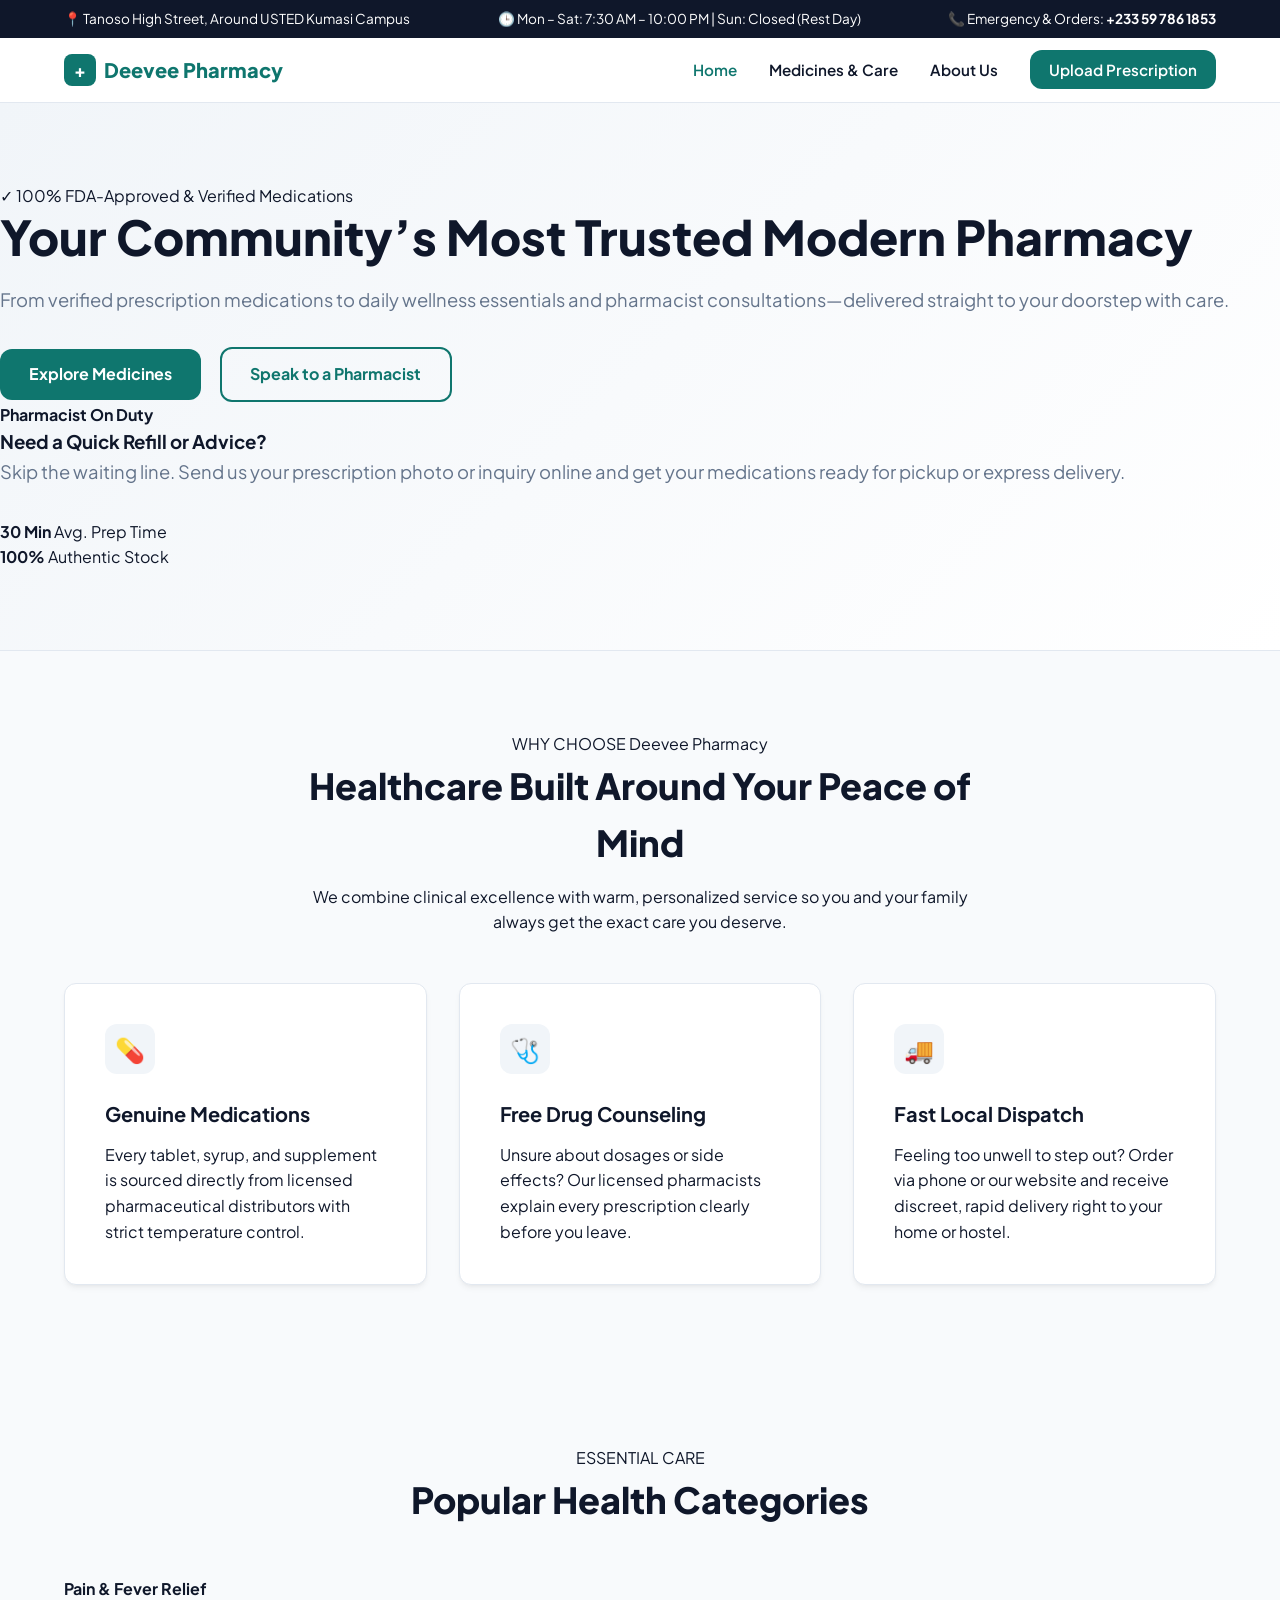
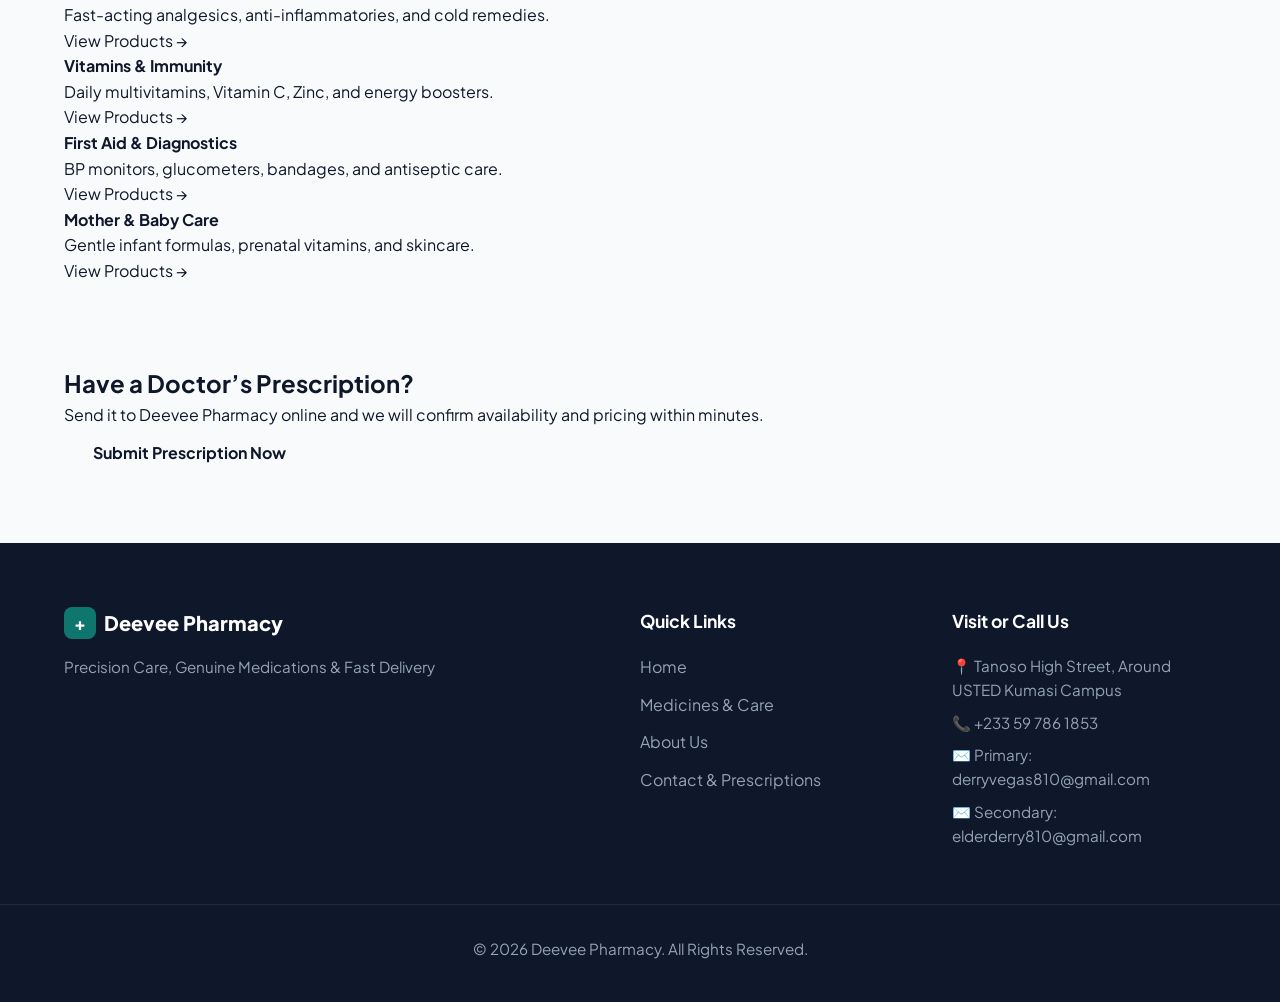
==== index.html @ 59d3642f "Add files via upload" ====
<!DOCTYPE html>
<html lang="en">
<head>
  <meta charset="UTF-8">
  <meta name="viewport" content="width=device-width, initial-scale=1.0">
  <title>{{BRAND}} — Trusted Healthcare & Pharmacy</title>
  <!-- Google Fonts: Plus Jakarta Sans for a sleek, modern medical aesthetic -->
  <link rel="preconnect" href="https://fonts.googleapis.com">
  <link rel="preconnect" href="https://fonts.gstatic.com" crossorigin>
  <link href="https://fonts.googleapis.com/css2?family=Plus+Jakarta+Sans:wght@400;500;600;700;800&display=swap" rel="stylesheet">
  <link rel="stylesheet" href="css/styles.css">
</head>
<body>

  <!-- Top Utility Bar -->
  <div class="top-bar">
    <div class="top-bar-inner">
      <span>📍 <span class="brand-location">Location</span></span>
      <span>🕒 <span class="brand-hours">Hours</span></span>
      <span>📞 Emergency & Orders: <strong class="brand-phone">Phone</strong></span>
    </div>
  </div>

  <!-- Main Navigation -->
  <header>
    <nav class="navbar">
      <a href="index.html" class="logo">
        <span class="logo-icon">+</span>
        <span class="brand-name">Pharmacy Name</span>
      </a>
      <ul class="nav-links">
        <li><a href="index.html" class="active">Home</a></li>
        <li><a href="shop.html">Medicines & Care</a></li>
        <li><a href="about.html">About Us</a></li>
        <li><a href="contact.html" class="nav-cta">Upload Prescription</a></li>
      </ul>
    </nav>
  </header>

  <!-- Hero Section -->
  <section class="hero">
    <div class="hero-container">
      <div class="hero-text">
        <span class="badge">✓ 100% FDA-Approved & Verified Medications</span>
        <h1 class="brand-hero-headline">Your Community’s Most Trusted Modern Pharmacy</h1>
        <p class="brand-hero-subtext">From verified prescription medications to daily wellness essentials and pharmacist consultations—delivered straight to your doorstep with care.</p>
        <div class="hero-buttons">
          <a href="shop.html" class="btn btn-primary">Explore Medicines</a>
          <a href="contact.html" class="btn btn-outline">Speak to a Pharmacist</a>
        </div>
      </div>

      <!-- Visual Trust Card on the Right -->
      <div class="hero-card">
        <div class="hero-card-header">
          <span class="pulse-dot"></span>
          <strong>Pharmacist On Duty</strong>
        </div>
        <h3>Need a Quick Refill or Advice?</h3>
        <p>Skip the waiting line. Send us your prescription photo or inquiry online and get your medications ready for pickup or express delivery.</p>
        <div class="hero-stats">
          <div>
            <strong>30 Min</strong>
            <span>Avg. Prep Time</span>
          </div>
          <div>
            <strong>100%</strong>
            <span>Authentic Stock</span>
          </div>
        </div>
      </div>
    </div>
  </section>

  <!-- Trust & Value Pillars -->
  <section class="section">
    <div class="container">
      <div class="section-header">
        <span class="section-subtitle">WHY CHOOSE <span class="brand-name">US</span></span>
        <h2>Healthcare Built Around Your Peace of Mind</h2>
        <p>We combine clinical excellence with warm, personalized service so you and your family always get the exact care you deserve.</p>
      </div>

      <div class="grid-3">
        <div class="feature-card">
          <div class="icon-box">💊</div>
          <h3>Genuine Medications</h3>
          <p>Every tablet, syrup, and supplement is sourced directly from licensed pharmaceutical distributors with strict temperature control.</p>
        </div>
        <div class="feature-card">
          <div class="icon-box">🩺</div>
          <h3>Free Drug Counseling</h3>
          <p>Unsure about dosages or side effects? Our licensed pharmacists explain every prescription clearly before you leave.</p>
        </div>
        <div class="feature-card">
          <div class="icon-box">🚚</div>
          <h3>Fast Local Dispatch</h3>
          <p>Feeling too unwell to step out? Order via phone or our website and receive discreet, rapid delivery right to your home or hostel.</p>
        </div>
      </div>
    </div>
  </section>

  <!-- Popular Categories Preview -->
  <section class="section section-alt">
    <div class="container">
      <div class="section-header">
        <span class="section-subtitle">ESSENTIAL CARE</span>
        <h2>Popular Health Categories</h2>
      </div>

      <div class="grid-4">
        <div class="category-card">
          <h4>Pain & Fever Relief</h4>
          <p>Fast-acting analgesics, anti-inflammatories, and cold remedies.</p>
          <a href="shop.html">View Products →</a>
        </div>
        <div class="category-card">
          <h4>Vitamins & Immunity</h4>
          <p>Daily multivitamins, Vitamin C, Zinc, and energy boosters.</p>
          <a href="shop.html">View Products →</a>
        </div>
        <div class="category-card">
          <h4>First Aid & Diagnostics</h4>
          <p>BP monitors, glucometers, bandages, and antiseptic care.</p>
          <a href="shop.html">View Products →</a>
        </div>
        <div class="category-card">
          <h4>Mother & Baby Care</h4>
          <p>Gentle infant formulas, prenatal vitamins, and skincare.</p>
          <a href="shop.html">View Products →</a>
        </div>
      </div>
    </div>
  </section>

  <!-- Call to Action Banner -->
  <section class="cta-banner">
    <div class="container cta-inner">
      <div>
        <h2>Have a Doctor’s Prescription?</h2>
        <p>Send it to <span class="brand-name">us</span> online and we will confirm availability and pricing within minutes.</p>
      </div>
      <a href="contact.html" class="btn btn-white">Submit Prescription Now</a>
    </div>
  </section>

  <!-- Professional Footer -->
  <footer>
    <div class="container footer-grid">
      <div>
        <div class="logo footer-logo">
          <span class="logo-icon">+</span>
          <span class="brand-name">Pharmacy Name</span>
        </div>
        <p class="brand-tagline">Precision Care, Genuine Medications & Fast Delivery</p>
      </div>
      <div>
        <h4>Quick Links</h4>
        <ul>
          <li><a href="index.html">Home</a></li>
          <li><a href="shop.html">Medicines & Care</a></li>
          <li><a href="about.html">About Us</a></li>
          <li><a href="contact.html">Contact & Prescriptions</a></li>
        </ul>
      </div>
      <div>
        <h4>Visit or Call Us</h4>
        <p>📍 <span class="brand-location">Location</span></p>
        <p>📞 <span class="brand-phone">Phone</span></p>
        <p>✉️ Primary: <a href="mailto:derryvegas810@gmail.com" style="color: inherit; text-decoration: none;"><span class="brand-email-primary">Email</span></a></p>
        <p>✉️ Secondary: <a href="mailto:elderderry810@gmail.com" style="color: inherit; text-decoration: none;"><span class="brand-email-secondary">Email</span></a></p>
      </div>
    </div>
    <div class="footer-bottom">
      <p>&copy; <span class="brand-year">2026</span> <span class="brand-name">Pharmacy Name</span>. All Rights Reserved.</p>
    </div>
  </footer>

  <script src="js/config.js"></script>
</body>
</html>
---- css/styles.css ----
/* ==========================================
   AGENCY-GRADE PHARMACY TEMPLATE STYLES
   ========================================== */

:root {
  --primary-color: #0f766e;
  --accent-color: #14b8a6;
  --text-dark: #0f172a;
  --text-muted: #64748b;
  --bg-light: #f8fafc;
  --bg-tint: #f1f5f9;
  --white: #ffffff;
  --border: #e2e8f0;
  --radius: 12px;
  --shadow: 0 4px 6px -1px rgba(0, 0, 0, 0.05), 0 2px 4px -2px rgba(0, 0, 0, 0.05);
}

* {
  margin: 0;
  padding: 0;
  box-sizing: border-box;
}

body {
  font-family: 'Plus Jakarta Sans', sans-serif;
  color: var(--text-dark);
  background-color: var(--bg-light);
  line-height: 1.6;
}

a {
  text-decoration: none;
  color: inherit;
}

ul {
  list-style: none;
}

.container {
  width: 100%;
  max-width: 1200px;
  margin: 0 auto;
  padding: 0 1.5rem;
}

/* Top Utility Bar */
.top-bar {
  background-color: var(--text-dark);
  color: var(--white);
  font-size: 0.85rem;
  padding: 0.5rem 0;
}

.top-bar-inner {
  max-width: 1200px;
  margin: 0 auto;
  padding: 0 1.5rem;
  display: flex;
  justify-content: space-between;
  align-items: center;
  flex-wrap: wrap;
  gap: 1rem;
}

/* Main Navigation */
header {
  background-color: rgba(255, 255, 255, 0.95);
  backdrop-filter: blur(10px);
  border-bottom: 1px solid var(--border);
  position: sticky;
  top: 0;
  z-index: 1000;
}

.navbar {
  max-width: 1200px;
  margin: 0 auto;
  padding: 1rem 1.5rem;
  display: flex;
  justify-content: space-between;
  align-items: center;
}

.logo {
  display: flex;
  align-items: center;
  gap: 0.5rem;
  font-weight: 800;
  font-size: 1.25rem;
  color: var(--primary-color);
}

.logo-icon {
  background: var(--primary-color);
  color: var(--white);
  width: 32px;
  height: 32px;
  display: flex;
  align-items: center;
  justify-content: center;
  border-radius: 8px;
  font-size: 1.1rem;
}

.nav-links {
  display: flex;
  align-items: center;
  gap: 2rem;
}

.nav-links a {
  font-weight: 600;
  font-size: 0.95rem;
  color: var(--text-dark);
  transition: color 0.2s;
}

.nav-links a:hover,
.nav-links a.active {
  color: var(--primary-color);
}

.nav-cta {
  background-color: var(--primary-color);
  color: var(--white) !important;
  padding: 0.6rem 1.2rem;
  border-radius: var(--radius);
  transition: opacity 0.2s;
}

.nav-cta:hover {
  opacity: 0.9;
}

/* Hero Section */
.hero {
  padding: 5rem 0;
  background: linear-gradient(135deg, var(--bg-tint) 0%, var(--white) 100%);
  border-bottom: 1px solid var(--border);
}

.hero-grid {
  display: grid;
  grid-template-columns: 1fr 1fr;
  gap: 4rem;
  align-items: center;
}

.hero h1 {
  font-size: 3rem;
  font-weight: 800;
  line-height: 1.2;
  margin-bottom: 1.2rem;
  color: var(--text-dark);
}

.hero p {
  font-size: 1.15rem;
  color: var(--text-muted);
  margin-bottom: 2rem;
}

.btn {
  display: inline-block;
  padding: 0.8rem 1.8rem;
  border-radius: var(--radius);
  font-weight: 700;
  font-size: 1rem;
  transition: all 0.2s;
  cursor: pointer;
  border: none;
}

.btn-primary {
  background-color: var(--primary-color);
  color: var(--white);
}

.btn-primary:hover {
  opacity: 0.9;
  transform: translateY(-1px);
}

.btn-outline {
  background-color: transparent;
  color: var(--primary-color);
  border: 2px solid var(--primary-color);
  margin-left: 1rem;
}

.btn-outline:hover {
  background-color: var(--primary-color);
  color: var(--white);
}

/* Sections & Cards */
.section {
  padding: 5rem 0;
}

.section-header {
  text-align: center;
  max-width: 700px;
  margin: 0 auto 3rem auto;
}

.section-header h2 {
  font-size: 2.25rem;
  font-weight: 800;
  margin-bottom: 0.75rem;
}

.grid-3 {
  display: grid;
  grid-template-columns: repeat(auto-fit, minmax(300px, 1fr));
  gap: 2rem;
}

.feature-card {
  background: var(--white);
  padding: 2.5rem;
  border-radius: var(--radius);
  border: 1px solid var(--border);
  box-shadow: var(--shadow);
  transition: transform 0.2s, box-shadow 0.2s;
}

.feature-card:hover {
  transform: translateY(-4px);
  box-shadow: 0 10px 15px -3px rgba(0, 0, 0, 0.05);
}

.icon-box {
  width: 50px;
  height: 50px;
  background: var(--bg-tint);
  color: var(--primary-color);
  border-radius: 12px;
  display: flex;
  align-items: center;
  justify-content: center;
  font-size: 1.5rem;
  margin-bottom: 1.5rem;
}

.feature-card h3 {
  font-size: 1.25rem;
  font-weight: 700;
  margin-bottom: 0.75rem;
}

/* Footer */
footer {
  background-color: var(--text-dark);
  color: var(--white);
  padding: 4rem 0 2rem 0;
  margin-top: 4rem;
}

.footer-grid {
  display: grid;
  grid-template-columns: 2fr 1fr 1fr;
  gap: 3rem;
  margin-bottom: 3rem;
}

.footer-logo {
  color: var(--white);
  margin-bottom: 1rem;
}

footer p {
  color: #94a3b8;
  font-size: 0.95rem;
  margin-bottom: 0.5rem;
}

footer h4 {
  font-size: 1.1rem;
  font-weight: 700;
  margin-bottom: 1.2rem;
  color: var(--white);
}

footer ul li {
  margin-bottom: 0.75rem;
}

footer ul li a {
  color: #94a3b8;
  transition: color 0.2s;
}

footer ul li a:hover {
  color: var(--white);
}

.footer-bottom {
  text-align: center;
  padding-top: 2rem;
  border-top: 1px solid #1e293b;
  font-size: 0.9rem;
  color: #94a3b8;
}
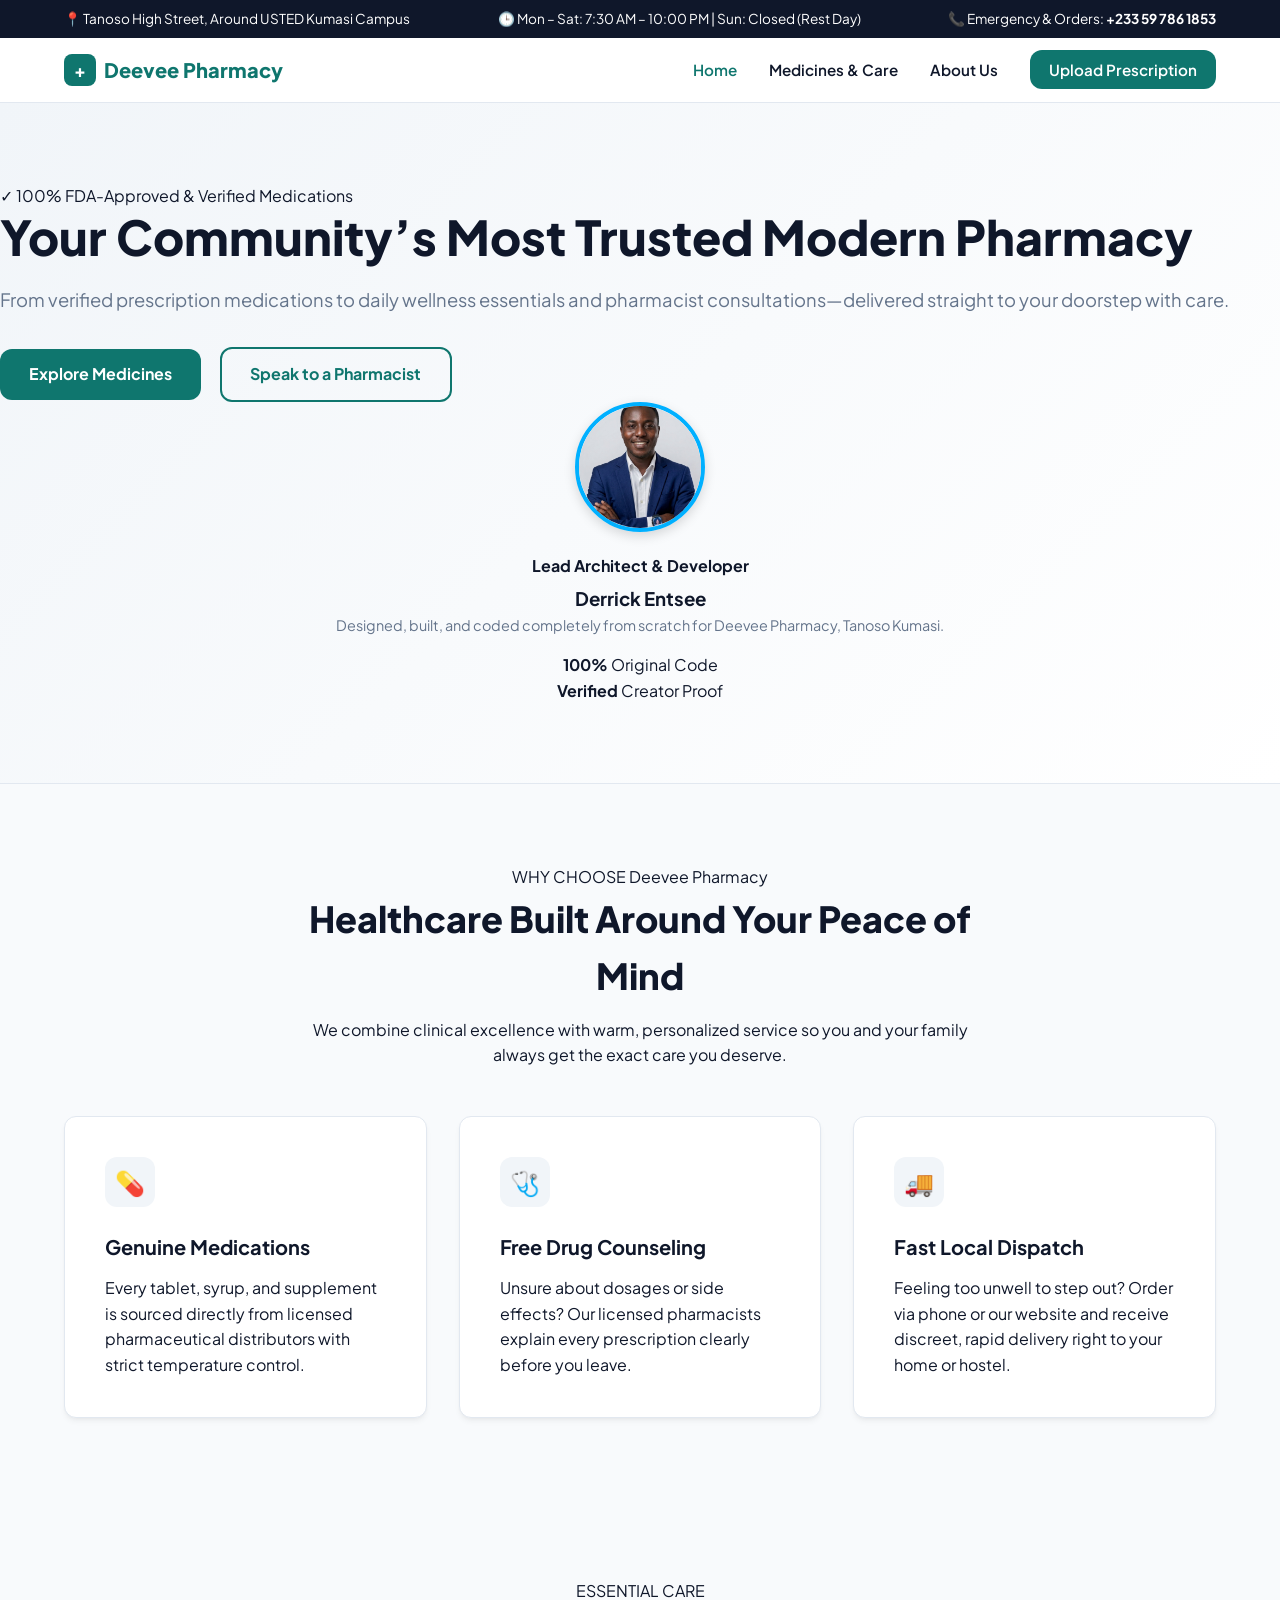
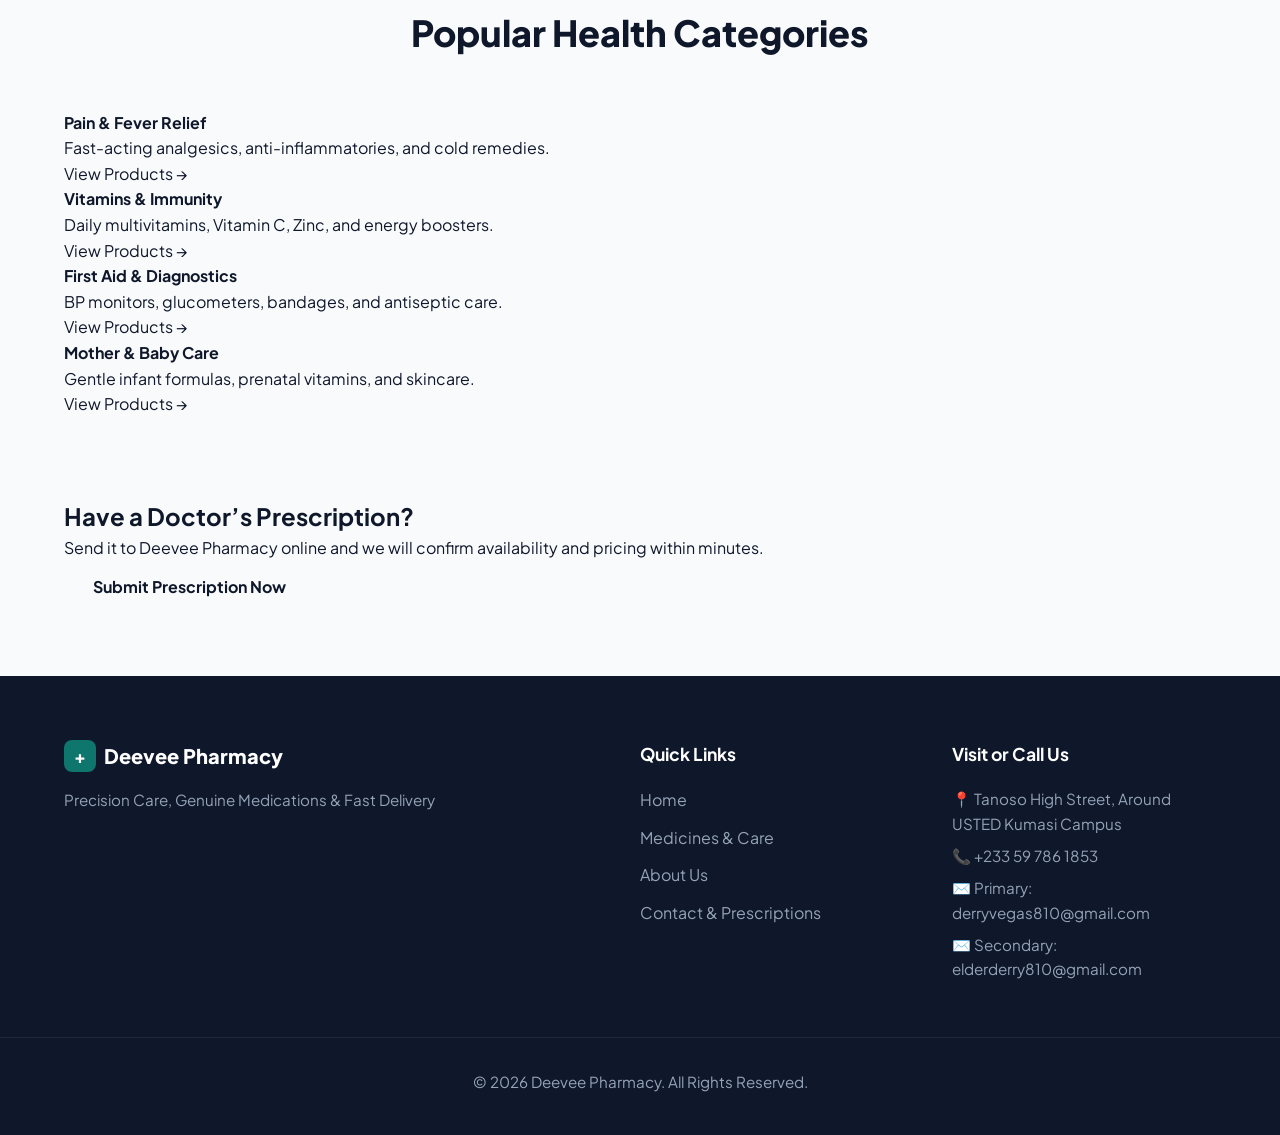
==== commit 41ff92a8: "Add creator spotlight trust card to hero section Added a creator spotlight trust card with details a" ====
--- a/index.html
+++ b/index.html
@@ -50,22 +50,25 @@
         </div>
       </div>
 
-      <!-- Visual Trust Card on the Right -->
-      <div class="hero-card">
-        <div class="hero-card-header">
+      <!-- Creator Spotlight Trust Card on the Right -->
+      <div class="hero-card" style="text-align: center;">
+        <div style="margin-bottom: 15px;">
+          <img src="PHOTO1.jpeg" alt="Derrick Entsee - Lead Developer" style="width: 130px; height: 130px; border-radius: 50%; object-fit: cover; border: 4px solid #00b0ff; box-shadow: 0 4px 12px rgba(0,0,0,0.15);">
+        </div>
+        <div class="hero-card-header" style="justify-content: center;">
           <span class="pulse-dot"></span>
-          <strong>Pharmacist On Duty</strong>
+          <strong>Lead Architect & Developer</strong>
         </div>
-        <h3>Need a Quick Refill or Advice?</h3>
-        <p>Skip the waiting line. Send us your prescription photo or inquiry online and get your medications ready for pickup or express delivery.</p>
+        <h3 style="margin-top: 5px;">Derrick Entsee</h3>
+        <p style="font-size: 0.9rem; margin-bottom: 15px;">Designed, built, and coded completely from scratch for Deevee Pharmacy, Tanoso Kumasi.</p>
         <div class="hero-stats">
           <div>
-            <strong>30 Min</strong>
-            <span>Avg. Prep Time</span>
+            <strong>100%</strong>
+            <span>Original Code</span>
           </div>
           <div>
-            <strong>100%</strong>
-            <span>Authentic Stock</span>
+            <strong>Verified</strong>
+            <span>Creator Proof</span>
           </div>
         </div>
       </div>
@@ -179,4 +182,4 @@
 
   <script src="js/config.js"></script>
 </body>
-</html>+</html>
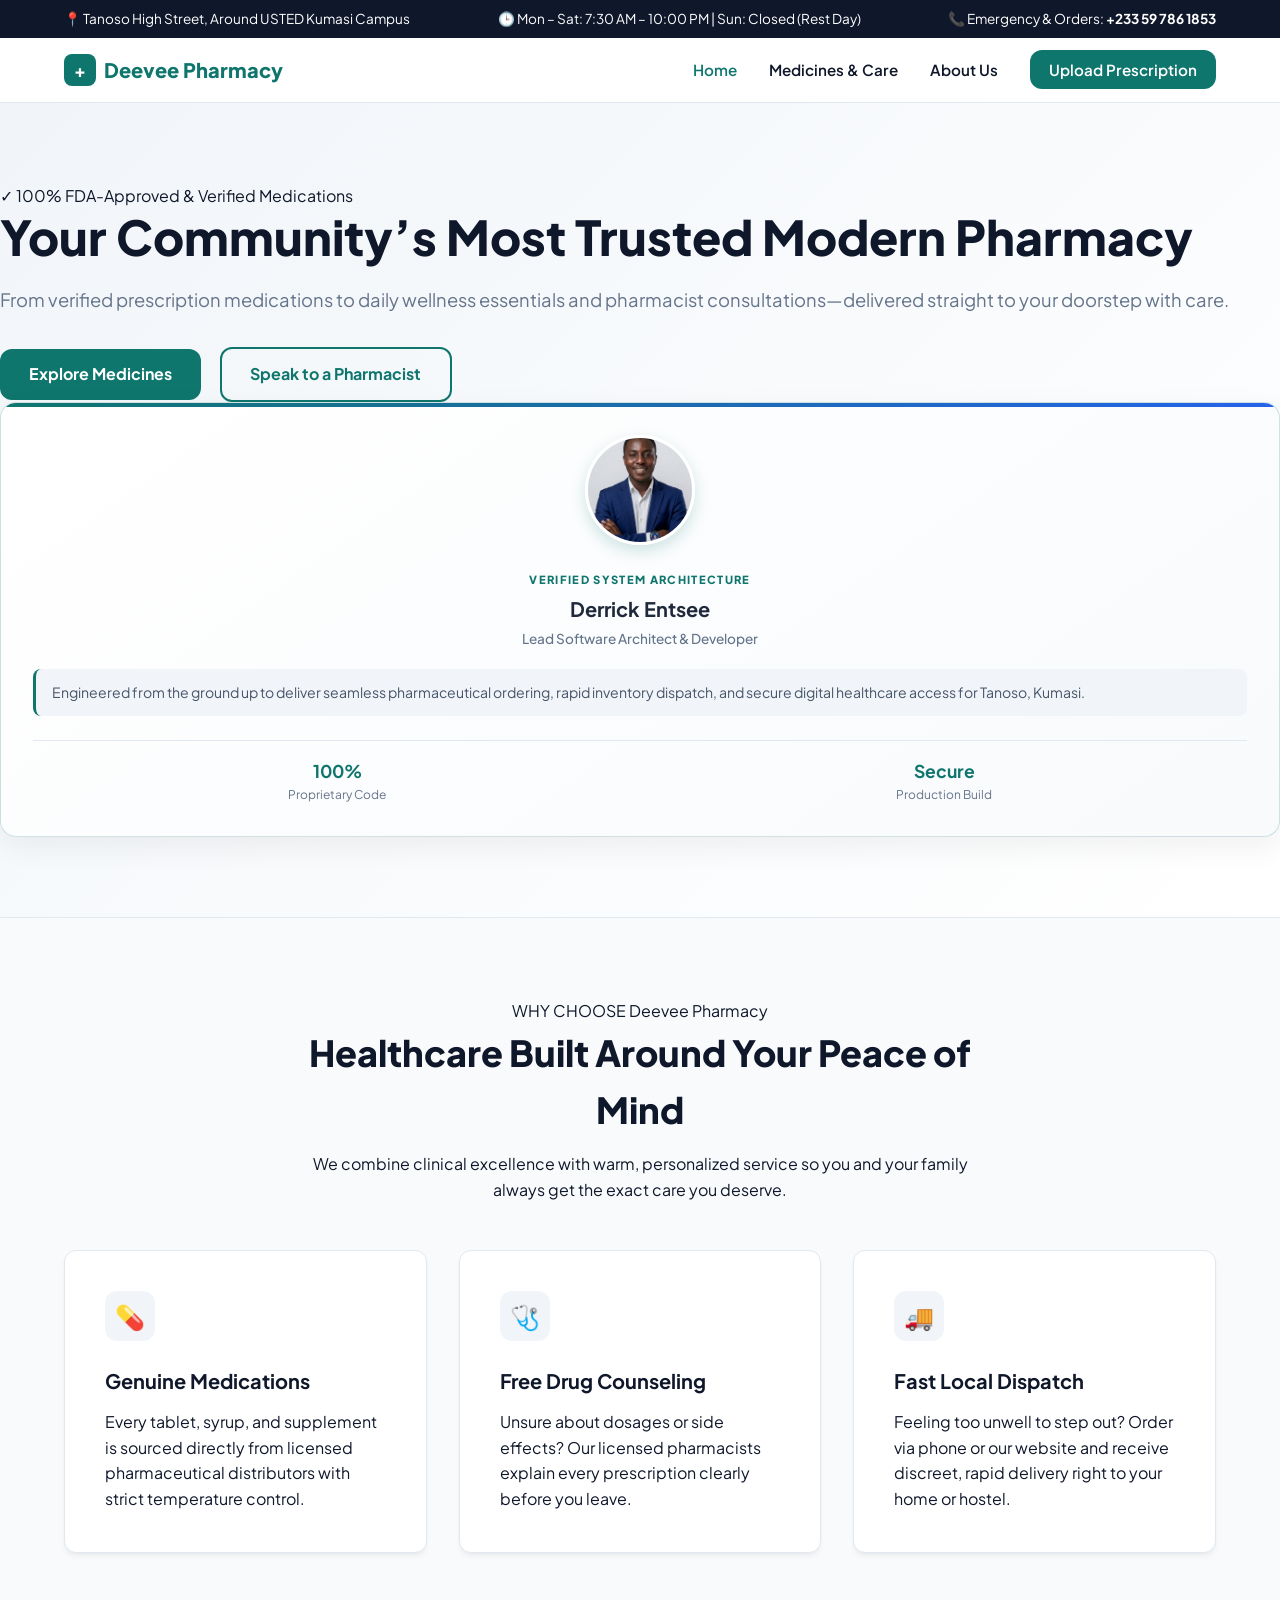
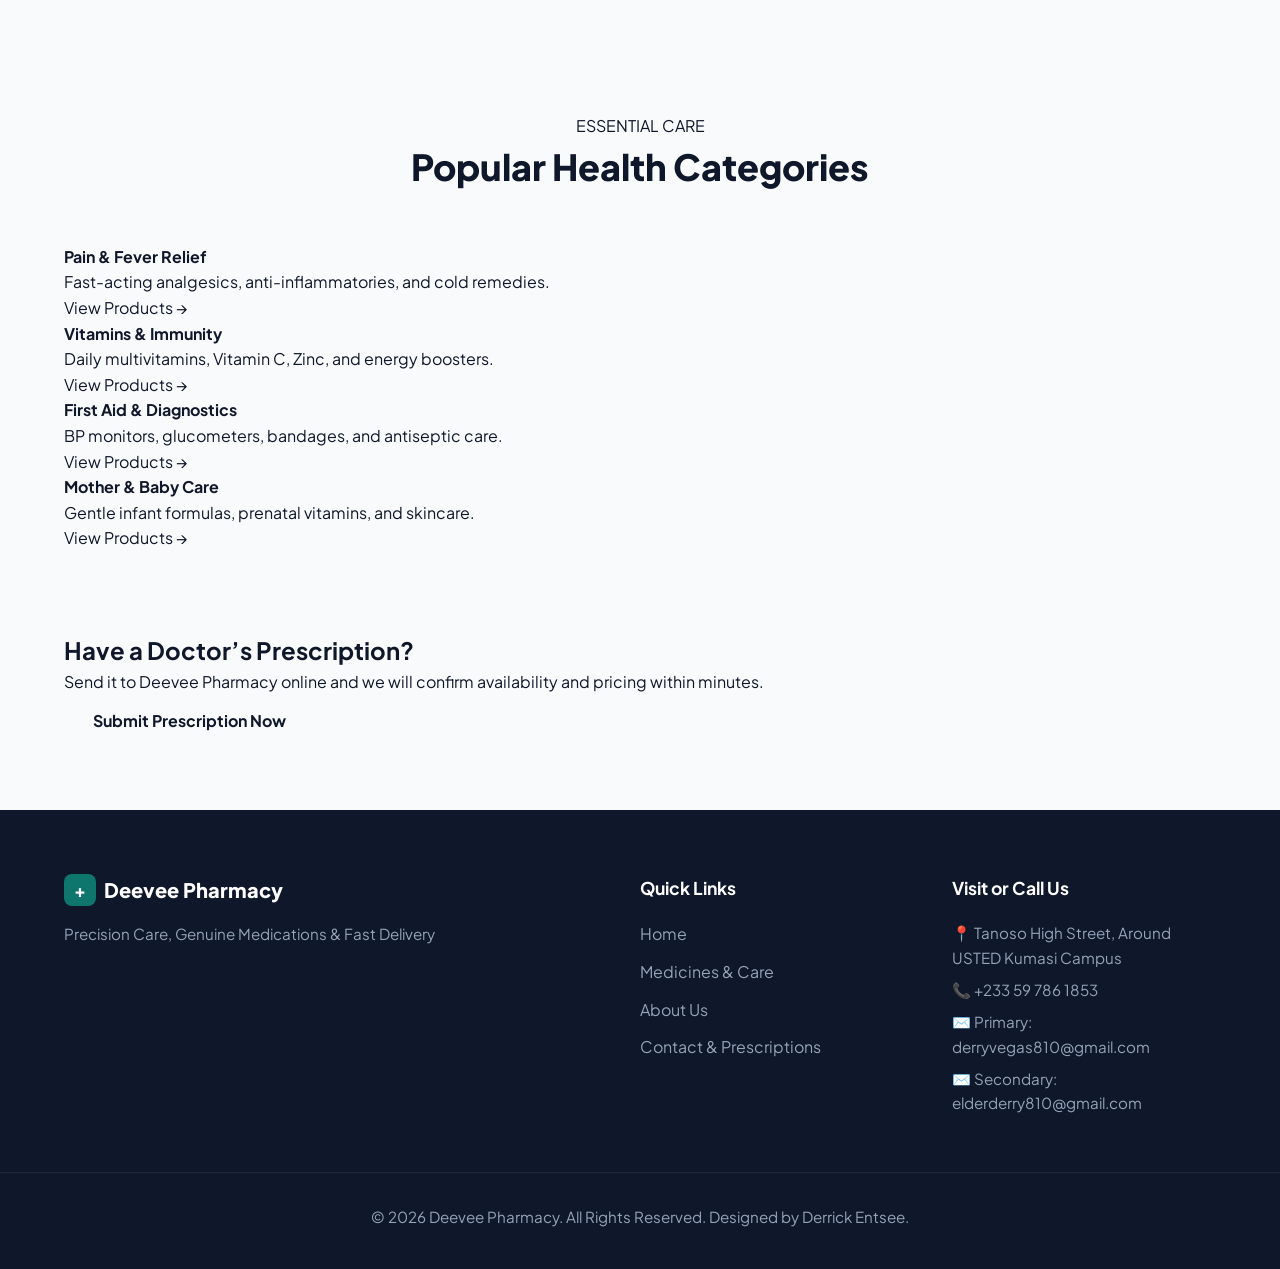
==== commit 2f9ef47e: "Update index.html" ====
--- a/index.html
+++ b/index.html
@@ -50,25 +50,33 @@
         </div>
       </div>
 
-      <!-- Creator Spotlight Trust Card on the Right -->
-      <div class="hero-card" style="text-align: center;">
-        <div style="margin-bottom: 15px;">
-          <img src="PHOTO1.jpeg" alt="Derrick Entsee - Lead Developer" style="width: 130px; height: 130px; border-radius: 50%; object-fit: cover; border: 4px solid #00b0ff; box-shadow: 0 4px 12px rgba(0,0,0,0.15);">
+      <!-- Executive Engineering & Creator Badge -->
+      <div class="hero-card" style="background: linear-gradient(145deg, #ffffff, #f8fafc); border: 1px solid rgba(15, 118, 110, 0.2); border-radius: 16px; padding: 2rem; box-shadow: 0 10px 30px rgba(0,0,0,0.06); text-align: center; position: relative; overflow: hidden;">
+        <div style="position: absolute; top: 0; left: 0; right: 0; height: 4px; background: linear-gradient(90deg, #0f766e, #2563eb);"></div>
+        
+        <div style="margin-bottom: 1.2rem; display: inline-block; position: relative;">
+          <img src="PHOTO1.jpeg" alt="Derrick Entsee" style="width: 110px; height: 110px; border-radius: 50%; object-fit: cover; border: 3px solid #ffffff; box-shadow: 0 6px 16px rgba(15, 118, 110, 0.2);">
         </div>
-        <div class="hero-card-header" style="justify-content: center;">
-          <span class="pulse-dot"></span>
-          <strong>Lead Architect & Developer</strong>
+
+        <div style="text-transform: uppercase; font-size: 0.7rem; letter-spacing: 0.12em; color: #0f766e; font-weight: 800; margin-bottom: 0.3rem;">
+          Verified System Architecture
         </div>
-        <h3 style="margin-top: 5px;">Derrick Entsee</h3>
-        <p style="font-size: 0.9rem; margin-bottom: 15px;">Designed, built, and coded completely from scratch for Deevee Pharmacy, Tanoso Kumasi.</p>
-        <div class="hero-stats">
+
+        <h3 style="font-size: 1.25rem; color: #1e293b; margin-bottom: 0.2rem; font-weight: 700;">Derrick Entsee</h3>
+        <p style="font-size: 0.85rem; color: #64748b; font-weight: 500; margin-bottom: 1.2rem;">Lead Software Architect & Developer</p>
+        
+        <p style="font-size: 0.88rem; color: #475569; line-height: 1.6; margin-bottom: 1.5rem; background: #f1f5f9; padding: 0.75rem 1rem; border-radius: 8px; border-left: 3px solid #0f766e; text-align: left;">
+          Engineered from the ground up to deliver seamless pharmaceutical ordering, rapid inventory dispatch, and secure digital healthcare access for Tanoso, Kumasi.
+        </p>
+
+        <div class="hero-stats" style="border-top: 1px solid #e2e8f0; padding-top: 1rem; display: flex; justify-content: space-around;">
           <div>
-            <strong>100%</strong>
-            <span>Original Code</span>
+            <strong style="color: #0f766e; font-size: 1.1rem;">100%</strong>
+            <span style="font-size: 0.75rem; color: #64748b; display: block;">Proprietary Code</span>
           </div>
           <div>
-            <strong>Verified</strong>
-            <span>Creator Proof</span>
+            <strong style="color: #0f766e; font-size: 1.1rem;">Secure</strong>
+            <span style="font-size: 0.75rem; color: #64748b; display: block;">Production Build</span>
           </div>
         </div>
       </div>
@@ -176,7 +184,7 @@
       </div>
     </div>
     <div class="footer-bottom">
-      <p>&copy; <span class="brand-year">2026</span> <span class="brand-name">Pharmacy Name</span>. All Rights Reserved.</p>
+      <p>&copy; 2026 <span class="brand-name">Pharmacy Name</span>. All Rights Reserved. Designed by Derrick Entsee.</p>
     </div>
   </footer>
 
